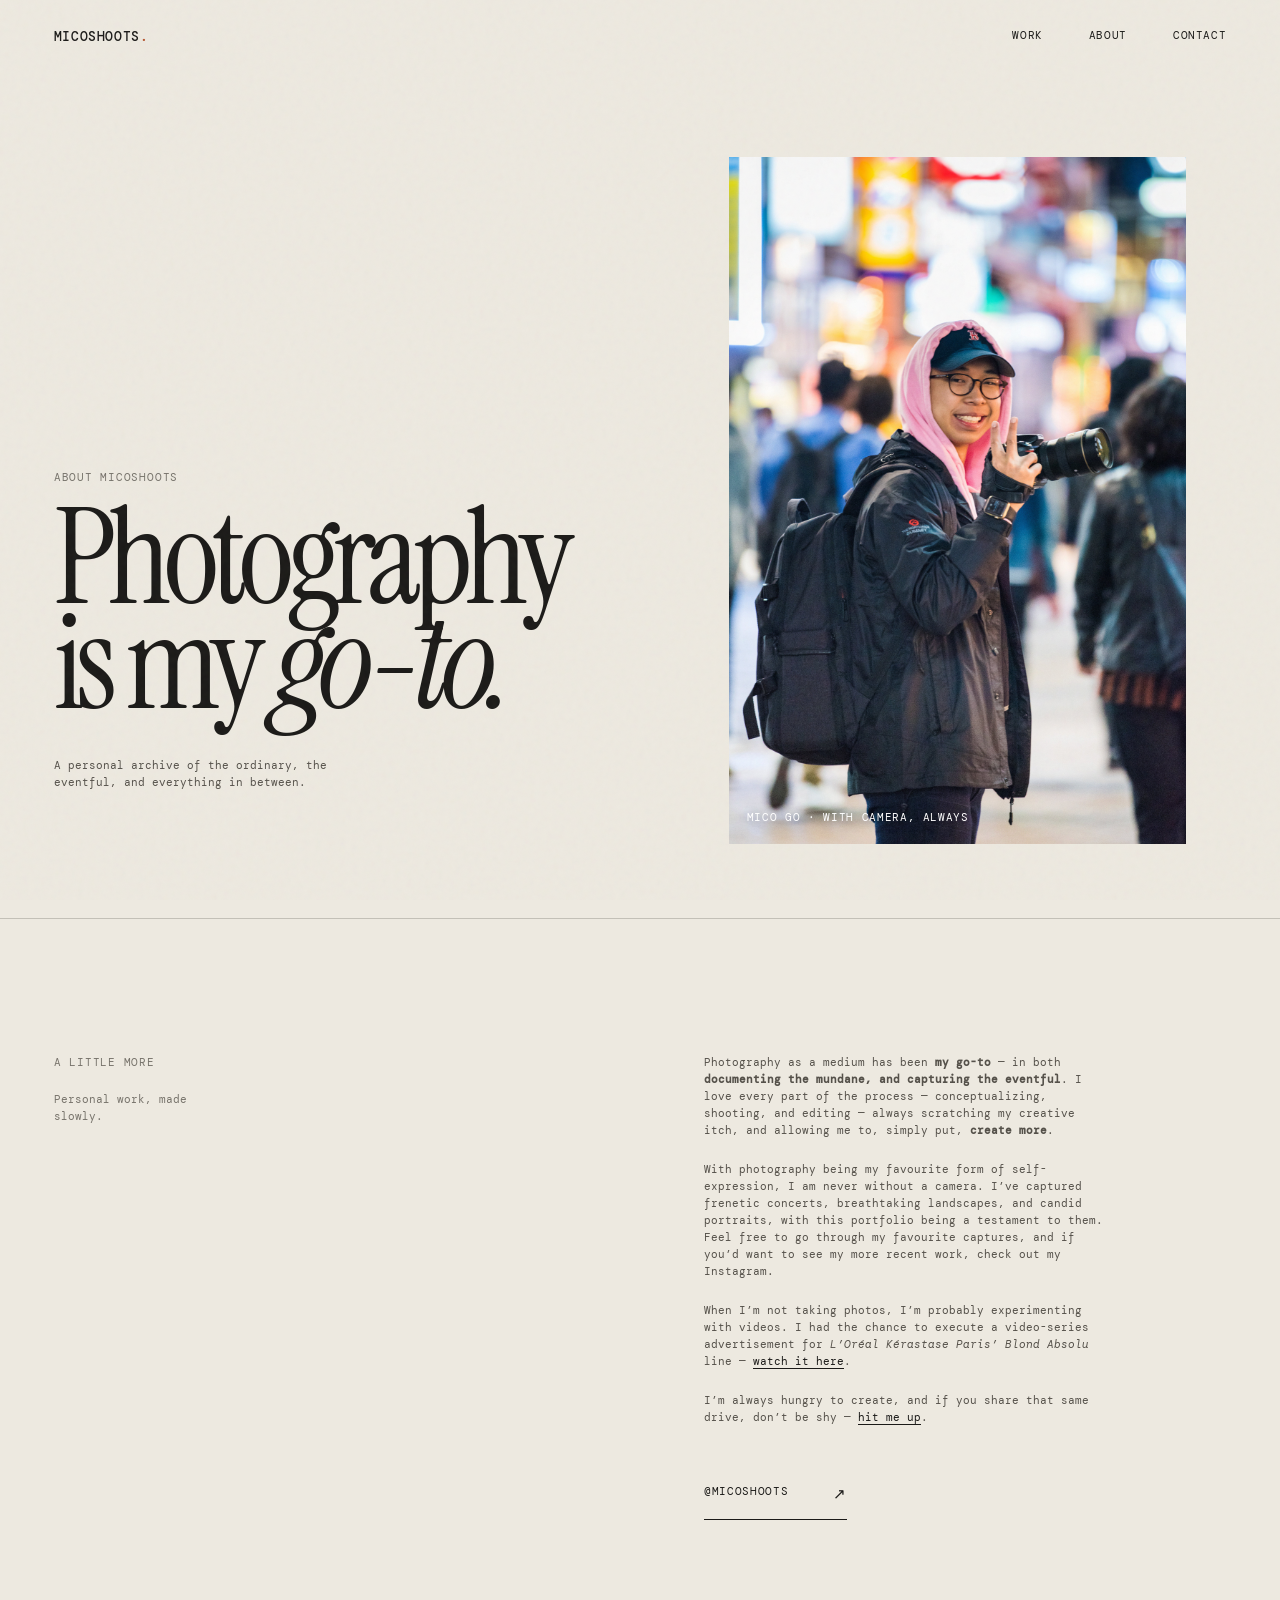
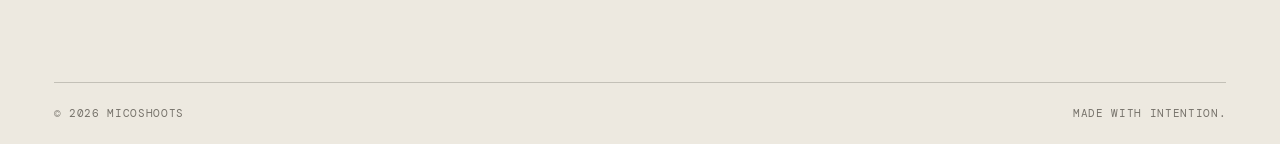
==== about.html @ 13e9d324 "Move About content to dedicated page" ====
<!doctype html>
<html lang="en">
  <head>
    <meta charset="UTF-8" />
    <meta name="viewport" content="width=device-width, initial-scale=1.0" />
    <meta name="description" content="About Mico Go and micoshoots." />
    <title>About — micoshoots</title>
    <!-- Google tag (gtag.js) -->
    <script async src="https://www.googletagmanager.com/gtag/js?id=G-JV5TZPGL5W"></script>
    <script>
      window.dataLayer = window.dataLayer || [];
      function gtag(){dataLayer.push(arguments);}
      gtag('js', new Date());
      gtag('config', 'G-JV5TZPGL5W');
    </script>
    <link rel="preconnect" href="https://fonts.googleapis.com" />
    <link rel="preconnect" href="https://fonts.gstatic.com" crossorigin />
    <link href="https://fonts.googleapis.com/css2?family=DM+Mono:wght@400;500&family=Instrument+Serif:ital@0;1&display=swap" rel="stylesheet" />
    <link rel="stylesheet" href="styles.css" />
  </head>
  <body class="about-page">
    <div class="grain" aria-hidden="true"></div>
    <header class="site-header">
      <a class="wordmark" href="index.html">micoshoots<span>.</span></a>
      <nav aria-label="Primary navigation">
        <a href="index.html#work">Work</a>
        <a href="about.html" aria-current="page">About</a>
        <a href="mailto:mico.go@gmail.com">Contact</a>
      </nav>
    </header>

    <main>
      <section class="about-page-hero" aria-labelledby="about-title">
        <div class="about-page-title">
          <p class="eyebrow">About micoshoots</p>
          <h1 id="about-title">Photography is my <em>go-to.</em></h1>
          <p class="about-lede">A personal archive of the ordinary, the eventful, and everything in between.</p>
        </div>
        <figure class="about-page-photo image-slot">
          <img src="images/about-mico.jpg" alt="Mico holding a camera on a city street" fetchpriority="high" />
          <figcaption>Mico Go · with camera, always</figcaption>
        </figure>
      </section>

      <section class="about-page-story" aria-label="About Mico">
        <div class="about-page-note">
          <p class="eyebrow">A little more</p>
          <p>Personal work, made slowly.</p>
        </div>
        <div class="about-page-copy">
          <p>Photography as a medium has been <strong>my go-to</strong> — in both <strong>documenting the mundane, and capturing the eventful</strong>. I love every part of the process — conceptualizing, shooting, and editing — always scratching my creative itch, and allowing me to, simply put, <strong>create more</strong>.</p>
          <p>With photography being my favourite form of self-expression, I am never without a camera. I’ve captured frenetic concerts, breathtaking landscapes, and candid portraits, with this portfolio being a testament to them. Feel free to go through my favourite captures, and if you’d want to see my more recent work, check out my Instagram.</p>
          <p>When I’m not taking photos, I’m probably experimenting with videos. I had the chance to execute a video-series advertisement for <em>L’Oréal Kérastase Paris’ Blond Absolu</em> line — <a href="https://www.facebook.com/watch/?v=1257642291064371" target="_blank" rel="noreferrer">watch it here</a>.</p>
          <p>I’m always hungry to create, and if you share that same drive, don’t be shy — <a href="mailto:mico.go@gmail.com?subject=What's%20up!">hit me up</a>.</p>
          <a class="instagram-link" href="https://instagram.com/micoshoots/" target="_blank" rel="noreferrer">@micoshoots <span>↗</span></a>
        </div>
      </section>
    </main>

    <footer>
      <span>© <span id="year"></span> micoshoots</span>
      <span>Made with intention.</span>
    </footer>
    <script src="script.js"></script>
  </body>
</html>
---- styles.css ----
:root {
  --ink: #1b1a18;
  --paper: #ede9e0;
  --muted: #77736b;
  --line: rgba(27, 26, 24, .2);
  --mono: "DM Mono", monospace;
  --serif: "Instrument Serif", Georgia, serif;
}

* { box-sizing: border-box; }
html { scroll-behavior: smooth; }
body { margin: 0; color: var(--ink); background: var(--paper); font-family: var(--mono); font-size: 11px; line-height: 1.55; }
a { color: inherit; text-decoration: none; }
.grain { pointer-events: none; position: fixed; z-index: 10; inset: 0; opacity: .045; background-image: url("data:image/svg+xml,%3Csvg viewBox='0 0 180 180' xmlns='http://www.w3.org/2000/svg'%3E%3Cfilter id='n'%3E%3CfeTurbulence type='fractalNoise' baseFrequency='.82' numOctaves='4' stitchTiles='stitch'/%3E%3C/filter%3E%3Crect width='100%25' height='100%25' filter='url(%23n)' opacity='.8'/%3E%3C/svg%3E"); }
.site-header { position: absolute; z-index: 2; top: 0; left: 0; width: 100%; display: flex; justify-content: space-between; align-items: center; padding: 27px 4.2vw; text-transform: uppercase; letter-spacing: .055em; }
.wordmark { font-size: 13px; font-weight: 500; }
.wordmark span { color: #b4522b; }
nav { display: flex; gap: clamp(18px, 3.6vw, 55px); }
nav a, .back-link { border-bottom: 1px solid transparent; padding-bottom: 2px; transition: border-color .2s ease; }
nav a:hover, .back-link:hover { border-color: currentColor; }
.hero { min-height: 100svh; display: grid; grid-template-columns: 1fr minmax(280px, 43vw); align-items: stretch; padding: 124px 4.2vw 4.2vw; gap: 5vw; }
.hero-copy { display: flex; flex-direction: column; justify-content: flex-end; padding-bottom: 6.5vh; }
.eyebrow { text-transform: uppercase; letter-spacing: .07em; color: var(--muted); margin: 0 0 20px; }
h1, h2, h3, p { margin-top: 0; }
h1, h2, h3 { font-weight: 400; }
h1 { font-family: var(--serif); font-size: clamp(72px, 10.2vw, 160px); line-height: .78; letter-spacing: -.055em; margin: 0; }
em { font-style: italic; }
.hero-intro { width: min(250px, 90%); margin: 38px 0 0; color: #55514a; }
.image-slot { display: flex; position: relative; overflow: hidden; background: linear-gradient(140deg, #a9afb3 0%, #676e71 45%, #313a3b 100%); isolation: isolate; }
.image-slot::before { content: ""; position: absolute; z-index: -1; inset: 0; opacity: .52; background: radial-gradient(ellipse at 25% 32%, rgba(239,221,170,.9) 0 7%, transparent 22%), linear-gradient(120deg, transparent 35%, rgba(0,0,0,.3) 70%); }
.image-slot::after { content: ""; position: absolute; z-index: -1; inset: 0; background: linear-gradient(180deg, transparent 40%, rgba(0,0,0,.38)); }
.image-slot > img { position: absolute; inset: 0; width: 100%; height: 100%; object-fit: cover; }
.hero-image { min-height: min(680px, 82svh); color: #fff; align-self: end; transition: transform .5s ease; }
.hero-image:hover { transform: scale(.985); }
.replace-note { position: absolute; top: 18px; left: 18px; text-transform: uppercase; letter-spacing: .07em; opacity: .75; }
.photo-number { position: absolute; right: 18px; top: 18px; }
.hero-image-caption { align-self: flex-end; display: flex; justify-content: space-between; width: 100%; padding: 18px; text-transform: uppercase; letter-spacing: .06em; }
.hero-image-caption span { font-size: 16px; line-height: .8; }
.work-section { padding: 16vh 4.2vw; }
.section-heading { display: grid; grid-template-columns: 1fr 1fr; column-gap: 5vw; align-items: end; margin-bottom: 7vh; }
.section-heading .eyebrow { grid-column: 1 / -1; }
h2 { font-family: var(--serif); font-size: clamp(54px, 7vw, 105px); letter-spacing: -.05em; line-height: .85; margin: 0; }
.section-heading > p:last-child { max-width: 220px; margin: 0 0 3px; color: #55514a; }
.projects { display: grid; grid-template-columns: repeat(2, 1fr); gap: 20px; }
.project { min-height: 550px; padding: 18px; color: white; flex-direction: column; justify-content: space-between; transition: transform .45s ease; }
.project:hover { transform: translateY(-5px); }
.project-wide { grid-column: span 2; min-height: 69vh; }
.project-meta, .project-title { display: flex; justify-content: space-between; gap: 12px; text-transform: uppercase; letter-spacing: .06em; }
.project-title { align-items: end; }
.project h3 { font-family: var(--serif); font-size: clamp(43px, 5vw, 77px); letter-spacing: -.045em; line-height: .85; text-transform: none; margin: 0; }
.project-title p { margin: 0; text-align: right; opacity: .85; }
.tone-rust { background: linear-gradient(145deg, #d8ab77, #894724 48%, #25271e); }
.tone-rust::before { background: radial-gradient(ellipse at 25% 30%, rgba(255,225,167,.7), transparent 19%), linear-gradient(155deg, transparent 32%, rgba(32,20,15,.55)); }
.tone-moss { background: linear-gradient(145deg, #b5b781, #5f754e 45%, #1d3027); }
.tone-moss::before { background: radial-gradient(ellipse at 75% 22%, rgba(227,221,143,.7), transparent 18%), linear-gradient(155deg, transparent 35%, rgba(0,0,0,.45)); }
.tone-dusk { background: linear-gradient(145deg, #d7a5a6, #6e576a 44%, #242d45); }
.tone-dusk::before { background: radial-gradient(ellipse at 27% 23%, rgba(255,210,165,.85), transparent 15%), linear-gradient(155deg, transparent 45%, rgba(0,0,0,.4)); }
.tone-paper { background: linear-gradient(145deg, #ded5b9, #ae9b77 46%, #615346); }
.tone-paper::before { background: radial-gradient(ellipse at 70% 18%, rgba(255,247,206,.7), transparent 20%), linear-gradient(155deg, transparent 45%, rgba(0,0,0,.23)); }
.about-page .site-header { position: relative; }
.about-page-hero { min-height: calc(100svh - 82px); display: grid; grid-template-columns: 1fr minmax(340px, 42vw); gap: clamp(45px, 8vw, 150px); align-items: end; padding: 8vh 4.2vw 7vh; }
.about-page-title { max-width: 660px; padding-bottom: 7vh; }
.about-page-title h1 { font-size: clamp(78px, 10.5vw, 168px); }
.about-lede { width: min(275px, 90%); margin: 42px 0 0; color: #55514a; }
.about-page-photo { aspect-ratio: 2 / 3; min-height: min(680px, 76svh); color: white; }
.about-page-photo figcaption { align-self: flex-end; position: relative; width: 100%; padding: 17px 18px; text-transform: uppercase; letter-spacing: .06em; text-shadow: 0 1px 12px rgba(0,0,0,.65); }
.about-page-story { display: grid; grid-template-columns: 1fr 1fr; gap: clamp(45px, 10vw, 180px); padding: 15vh 4.2vw 18vh; border-top: 1px solid var(--line); }
.about-page-note { color: var(--muted); }
.about-page-note > p:last-child { max-width: 170px; margin: 0; }
.about-page-copy { max-width: 490px; }
.about-page-copy > p { color: #55514a; max-width: 405px; margin-bottom: 22px; }
.about-page-copy p a { color: var(--ink); border-bottom: 1px solid var(--ink); }
.instagram-link { display: inline-flex; gap: 45px; margin-top: 23px; padding: 12px 0; text-transform: uppercase; letter-spacing: .06em; border-bottom: 1px solid var(--ink); }
.instagram-link span { font-size: 15px; }
footer { margin: 0 4.2vw; padding: 22px 0; border-top: 1px solid var(--line); display: flex; justify-content: space-between; color: var(--muted); text-transform: uppercase; letter-spacing: .06em; }

/* Project page */
.project-page .site-header { position: relative; }
.story { padding: 8vh 4.2vw 14vh; }
.story-intro { display: grid; grid-template-columns: 1fr 1fr; gap: 5vw; margin: 7vh 0 11vh; }
.story-intro .eyebrow { grid-column: 1 / -1; }
.story-intro h1 { font-size: clamp(82px, 13vw, 200px); }
.story-intro > p:last-child { max-width: 290px; align-self: end; margin-bottom: 0; color: #55514a; }
.story-grid { display: grid; grid-template-columns: repeat(12, 1fr); gap: 20px; }
.story-image { margin: 0; min-height: 380px; padding: 18px; align-items: flex-end; color: white; text-transform: uppercase; letter-spacing: .06em; }
.story-image span { position: relative; z-index: 1; text-shadow: 0 1px 12px rgba(0,0,0,.65); }
.landscape { grid-column: span 8; aspect-ratio: 1.45 / 1; }
.portrait { grid-column: span 4; aspect-ratio: .72 / 1; }
.full { grid-column: 1 / -1; aspect-ratio: 1.65 / 1; }

@media (max-width: 700px) {
  .site-header { padding: 20px 22px; }
  nav { gap: 15px; }
  .hero { display: flex; flex-direction: column; min-height: 100svh; padding: 96px 22px 24px; gap: 34px; }
  .hero-copy { padding: 0; }
  .hero h1 { font-size: clamp(62px, 18vw, 78px); line-height: .8; }
  .hero-intro { margin-top: 26px; }
  .hero-image { align-self: stretch; width: 100%; min-height: 0; aspect-ratio: 5 / 4; }
  .work-section { padding: 115px 22px; }
  .section-heading { display: block; margin-bottom: 42px; }
  .section-heading h2 { margin-bottom: 25px; }
  .projects { display: block; }
  .project, .project-wide { min-height: 75svh; margin-bottom: 14px; }
  .project-title { display: block; }
  .project-title p { text-align: left; margin-top: 9px; }
  .about-page-hero { display: flex; flex-direction: column; align-items: stretch; min-height: auto; padding: 70px 22px 90px; gap: 56px; }
  .about-page-title { padding: 0; }
  .about-page-title h1 { font-size: clamp(67px, 19vw, 88px); line-height: .8; }
  .about-lede { margin-top: 30px; }
  .about-page-photo { align-self: stretch; min-height: 0; width: 100%; aspect-ratio: 2 / 3; }
  .about-page-story { display: block; padding: 88px 22px 105px; }
  .about-page-note { margin-bottom: 48px; }
  footer { margin: 0 22px; font-size: 9px; }
  .story { padding: 35px 22px 90px; }
  .story-intro { display: block; margin: 65px 0 75px; }
  .story-intro h1 { margin-bottom: 32px; }
  .story-grid { gap: 12px; }
  .landscape, .portrait, .full { grid-column: 1 / -1; min-height: 300px; }
  .portrait { aspect-ratio: .78 / 1; }
}
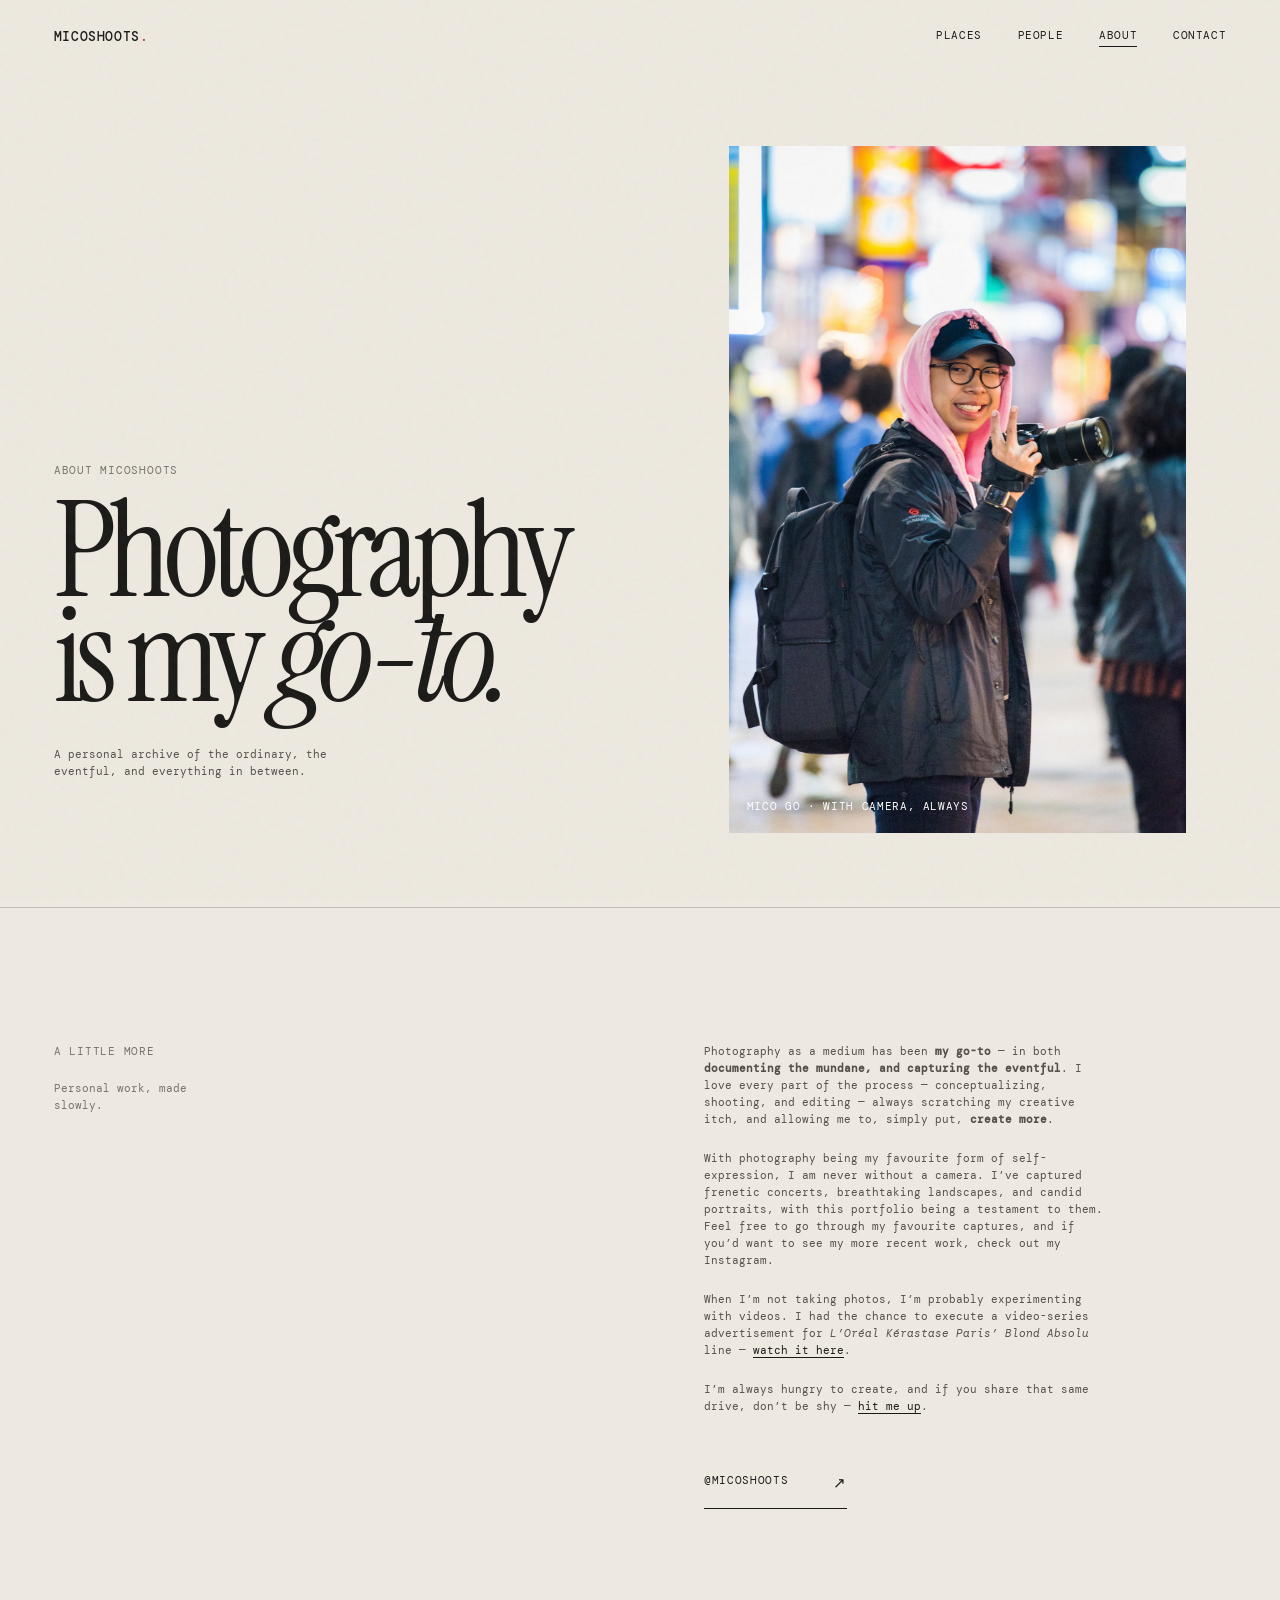
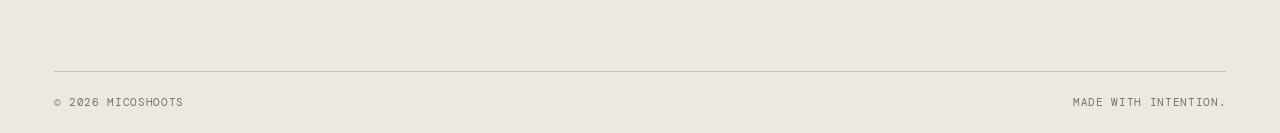
==== commit d40b75e4: "Add Places and People photo galleries" ====
--- a/about.html
+++ b/about.html
@@ -5,6 +5,7 @@
     <meta name="viewport" content="width=device-width, initial-scale=1.0" />
     <meta name="description" content="About Mico Go and micoshoots." />
     <title>About — micoshoots</title>
+    <link rel="icon" href="favicon.svg" type="image/svg+xml" />
     <!-- Google tag (gtag.js) -->
     <script async src="https://www.googletagmanager.com/gtag/js?id=G-JV5TZPGL5W"></script>
     <script>
@@ -23,7 +24,8 @@
     <header class="site-header">
       <a class="wordmark" href="index.html">micoshoots<span>.</span></a>
       <nav aria-label="Primary navigation">
-        <a href="index.html#work">Work</a>
+        <a href="places.html">Places</a>
+        <a href="people.html">People</a>
         <a href="about.html" aria-current="page">About</a>
         <a href="mailto:mico.go@gmail.com">Contact</a>
       </nav>
--- a/styles.css
+++ b/styles.css
@@ -11,98 +11,88 @@
 html { scroll-behavior: smooth; }
 body { margin: 0; color: var(--ink); background: var(--paper); font-family: var(--mono); font-size: 11px; line-height: 1.55; }
 a { color: inherit; text-decoration: none; }
+h1, h2, p, figure { margin-top: 0; }
+h1, h2 { font-weight: 400; }
 .grain { pointer-events: none; position: fixed; z-index: 10; inset: 0; opacity: .045; background-image: url("data:image/svg+xml,%3Csvg viewBox='0 0 180 180' xmlns='http://www.w3.org/2000/svg'%3E%3Cfilter id='n'%3E%3CfeTurbulence type='fractalNoise' baseFrequency='.82' numOctaves='4' stitchTiles='stitch'/%3E%3C/filter%3E%3Crect width='100%25' height='100%25' filter='url(%23n)' opacity='.8'/%3E%3C/svg%3E"); }
+
 .site-header { position: absolute; z-index: 2; top: 0; left: 0; width: 100%; display: flex; justify-content: space-between; align-items: center; padding: 27px 4.2vw; text-transform: uppercase; letter-spacing: .055em; }
-.wordmark { font-size: 13px; font-weight: 500; }
+.wordmark { font-size: 13px; font-weight: 500; white-space: nowrap; }
 .wordmark span { color: #b4522b; }
-nav { display: flex; gap: clamp(18px, 3.6vw, 55px); }
-nav a, .back-link { border-bottom: 1px solid transparent; padding-bottom: 2px; transition: border-color .2s ease; }
-nav a:hover, .back-link:hover { border-color: currentColor; }
+nav { display: flex; gap: clamp(16px, 2.8vw, 42px); }
+nav a { border-bottom: 1px solid transparent; padding-bottom: 2px; transition: border-color .2s ease; }
+nav a:hover, nav a[aria-current="page"] { border-color: currentColor; }
+
 .hero { min-height: 100svh; display: grid; grid-template-columns: 1fr minmax(280px, 43vw); align-items: stretch; padding: 124px 4.2vw 4.2vw; gap: 5vw; }
 .hero-copy { display: flex; flex-direction: column; justify-content: flex-end; padding-bottom: 6.5vh; }
-.eyebrow { text-transform: uppercase; letter-spacing: .07em; color: var(--muted); margin: 0 0 20px; }
-h1, h2, h3, p { margin-top: 0; }
-h1, h2, h3 { font-weight: 400; }
-h1 { font-family: var(--serif); font-size: clamp(72px, 10.2vw, 160px); line-height: .78; letter-spacing: -.055em; margin: 0; }
+.eyebrow { margin: 0 0 20px; color: var(--muted); text-transform: uppercase; letter-spacing: .07em; }
+h1 { margin-bottom: 0; font-family: var(--serif); font-size: clamp(72px, 10.2vw, 160px); line-height: .78; letter-spacing: -.055em; }
+h2 { margin: 0; font-family: var(--serif); font-size: clamp(54px, 7vw, 105px); line-height: .85; letter-spacing: -.05em; }
 em { font-style: italic; }
-.hero-intro { width: min(250px, 90%); margin: 38px 0 0; color: #55514a; }
-.image-slot { display: flex; position: relative; overflow: hidden; background: linear-gradient(140deg, #a9afb3 0%, #676e71 45%, #313a3b 100%); isolation: isolate; }
-.image-slot::before { content: ""; position: absolute; z-index: -1; inset: 0; opacity: .52; background: radial-gradient(ellipse at 25% 32%, rgba(239,221,170,.9) 0 7%, transparent 22%), linear-gradient(120deg, transparent 35%, rgba(0,0,0,.3) 70%); }
-.image-slot::after { content: ""; position: absolute; z-index: -1; inset: 0; background: linear-gradient(180deg, transparent 40%, rgba(0,0,0,.38)); }
+.hero-intro, .about-lede { width: min(275px, 90%); margin: 38px 0 0; color: #55514a; }
+.image-slot { display: flex; position: relative; overflow: hidden; background: #a9afb3; isolation: isolate; }
+.image-slot::after { content: ""; position: absolute; z-index: -1; inset: 0; background: linear-gradient(180deg, transparent 45%, rgba(0,0,0,.35)); }
 .image-slot > img { position: absolute; inset: 0; width: 100%; height: 100%; object-fit: cover; }
 .hero-image { min-height: min(680px, 82svh); color: #fff; align-self: end; transition: transform .5s ease; }
 .hero-image:hover { transform: scale(.985); }
-.replace-note { position: absolute; top: 18px; left: 18px; text-transform: uppercase; letter-spacing: .07em; opacity: .75; }
-.photo-number { position: absolute; right: 18px; top: 18px; }
-.hero-image-caption { align-self: flex-end; display: flex; justify-content: space-between; width: 100%; padding: 18px; text-transform: uppercase; letter-spacing: .06em; }
+.photo-number { position: absolute; top: 18px; right: 18px; }
+.hero-image-caption { display: flex; align-self: flex-end; justify-content: space-between; width: 100%; padding: 18px; text-transform: uppercase; letter-spacing: .06em; }
 .hero-image-caption span { font-size: 16px; line-height: .8; }
-.work-section { padding: 16vh 4.2vw; }
+
+.home-selection { padding: 16vh 4.2vw; }
 .section-heading { display: grid; grid-template-columns: 1fr 1fr; column-gap: 5vw; align-items: end; margin-bottom: 7vh; }
 .section-heading .eyebrow { grid-column: 1 / -1; }
-h2 { font-family: var(--serif); font-size: clamp(54px, 7vw, 105px); letter-spacing: -.05em; line-height: .85; margin: 0; }
 .section-heading > p:last-child { max-width: 220px; margin: 0 0 3px; color: #55514a; }
-.projects { display: grid; grid-template-columns: repeat(2, 1fr); gap: 20px; }
-.project { min-height: 550px; padding: 18px; color: white; flex-direction: column; justify-content: space-between; transition: transform .45s ease; }
-.project:hover { transform: translateY(-5px); }
-.project-wide { grid-column: span 2; min-height: 69vh; }
-.project-meta, .project-title { display: flex; justify-content: space-between; gap: 12px; text-transform: uppercase; letter-spacing: .06em; }
-.project-title { align-items: end; }
-.project h3 { font-family: var(--serif); font-size: clamp(43px, 5vw, 77px); letter-spacing: -.045em; line-height: .85; text-transform: none; margin: 0; }
-.project-title p { margin: 0; text-align: right; opacity: .85; }
-.tone-rust { background: linear-gradient(145deg, #d8ab77, #894724 48%, #25271e); }
-.tone-rust::before { background: radial-gradient(ellipse at 25% 30%, rgba(255,225,167,.7), transparent 19%), linear-gradient(155deg, transparent 32%, rgba(32,20,15,.55)); }
-.tone-moss { background: linear-gradient(145deg, #b5b781, #5f754e 45%, #1d3027); }
-.tone-moss::before { background: radial-gradient(ellipse at 75% 22%, rgba(227,221,143,.7), transparent 18%), linear-gradient(155deg, transparent 35%, rgba(0,0,0,.45)); }
-.tone-dusk { background: linear-gradient(145deg, #d7a5a6, #6e576a 44%, #242d45); }
-.tone-dusk::before { background: radial-gradient(ellipse at 27% 23%, rgba(255,210,165,.85), transparent 15%), linear-gradient(155deg, transparent 45%, rgba(0,0,0,.4)); }
-.tone-paper { background: linear-gradient(145deg, #ded5b9, #ae9b77 46%, #615346); }
-.tone-paper::before { background: radial-gradient(ellipse at 70% 18%, rgba(255,247,206,.7), transparent 20%), linear-gradient(155deg, transparent 45%, rgba(0,0,0,.23)); }
-.about-page .site-header { position: relative; }
+.photo-grid { columns: 3; column-gap: 20px; }
+.gallery-photo-grid { columns: 4; }
+.photo-card { display: block; break-inside: avoid; margin: 0 0 20px; background: rgba(27,26,24,.08); }
+.photo-card img { display: block; width: 100%; height: auto; }
+.home-photo-grid .photo-card { transition: transform .35s ease; }
+.home-photo-grid .photo-card:hover { transform: translateY(-4px); }
+.collection-links { display: flex; gap: 45px; margin-top: 6vh; text-transform: uppercase; letter-spacing: .06em; }
+.collection-links a { padding-bottom: 3px; border-bottom: 1px solid var(--ink); }
+.collection-links span { margin-left: 26px; font-size: 14px; }
+
+.gallery-page .site-header, .about-page .site-header { position: relative; }
+.gallery-intro { display: grid; grid-template-columns: 1fr minmax(220px, 360px); gap: 5vw; align-items: end; padding: 11vh 4.2vw 13vh; }
+.gallery-intro .eyebrow { grid-column: 1 / -1; }
+.gallery-intro h1 { font-size: clamp(82px, 12vw, 190px); }
+.gallery-intro > p:last-child { max-width: 275px; margin: 0 0 5px; color: #55514a; }
+.gallery-section { padding: 0 4.2vw 16vh; }
+
 .about-page-hero { min-height: calc(100svh - 82px); display: grid; grid-template-columns: 1fr minmax(340px, 42vw); gap: clamp(45px, 8vw, 150px); align-items: end; padding: 8vh 4.2vw 7vh; }
 .about-page-title { max-width: 660px; padding-bottom: 7vh; }
 .about-page-title h1 { font-size: clamp(78px, 10.5vw, 168px); }
-.about-lede { width: min(275px, 90%); margin: 42px 0 0; color: #55514a; }
-.about-page-photo { aspect-ratio: 2 / 3; min-height: min(680px, 76svh); color: white; }
-.about-page-photo figcaption { align-self: flex-end; position: relative; width: 100%; padding: 17px 18px; text-transform: uppercase; letter-spacing: .06em; text-shadow: 0 1px 12px rgba(0,0,0,.65); }
+.about-page-photo { min-height: min(680px, 76svh); aspect-ratio: 2 / 3; color: white; }
+.about-page-photo figcaption { position: relative; align-self: flex-end; width: 100%; padding: 17px 18px; text-transform: uppercase; letter-spacing: .06em; text-shadow: 0 1px 12px rgba(0,0,0,.65); }
 .about-page-story { display: grid; grid-template-columns: 1fr 1fr; gap: clamp(45px, 10vw, 180px); padding: 15vh 4.2vw 18vh; border-top: 1px solid var(--line); }
 .about-page-note { color: var(--muted); }
 .about-page-note > p:last-child { max-width: 170px; margin: 0; }
 .about-page-copy { max-width: 490px; }
-.about-page-copy > p { color: #55514a; max-width: 405px; margin-bottom: 22px; }
+.about-page-copy > p { max-width: 405px; margin-bottom: 22px; color: #55514a; }
 .about-page-copy p a { color: var(--ink); border-bottom: 1px solid var(--ink); }
-.instagram-link { display: inline-flex; gap: 45px; margin-top: 23px; padding: 12px 0; text-transform: uppercase; letter-spacing: .06em; border-bottom: 1px solid var(--ink); }
+.instagram-link { display: inline-flex; gap: 45px; margin-top: 23px; padding: 12px 0; border-bottom: 1px solid var(--ink); text-transform: uppercase; letter-spacing: .06em; }
 .instagram-link span { font-size: 15px; }
-footer { margin: 0 4.2vw; padding: 22px 0; border-top: 1px solid var(--line); display: flex; justify-content: space-between; color: var(--muted); text-transform: uppercase; letter-spacing: .06em; }
 
-/* Project page */
-.project-page .site-header { position: relative; }
-.story { padding: 8vh 4.2vw 14vh; }
-.story-intro { display: grid; grid-template-columns: 1fr 1fr; gap: 5vw; margin: 7vh 0 11vh; }
-.story-intro .eyebrow { grid-column: 1 / -1; }
-.story-intro h1 { font-size: clamp(82px, 13vw, 200px); }
-.story-intro > p:last-child { max-width: 290px; align-self: end; margin-bottom: 0; color: #55514a; }
-.story-grid { display: grid; grid-template-columns: repeat(12, 1fr); gap: 20px; }
-.story-image { margin: 0; min-height: 380px; padding: 18px; align-items: flex-end; color: white; text-transform: uppercase; letter-spacing: .06em; }
-.story-image span { position: relative; z-index: 1; text-shadow: 0 1px 12px rgba(0,0,0,.65); }
-.landscape { grid-column: span 8; aspect-ratio: 1.45 / 1; }
-.portrait { grid-column: span 4; aspect-ratio: .72 / 1; }
-.full { grid-column: 1 / -1; aspect-ratio: 1.65 / 1; }
+footer { display: flex; justify-content: space-between; margin: 0 4.2vw; padding: 22px 0; border-top: 1px solid var(--line); color: var(--muted); text-transform: uppercase; letter-spacing: .06em; }
 
 @media (max-width: 700px) {
   .site-header { padding: 20px 22px; }
-  nav { gap: 15px; }
-  .hero { display: flex; flex-direction: column; min-height: 100svh; padding: 96px 22px 24px; gap: 34px; }
+  nav { gap: 10px; font-size: 10px; }
+  .hero { display: flex; flex-direction: column; min-height: 100svh; padding: 104px 22px 24px; gap: 34px; }
   .hero-copy { padding: 0; }
   .hero h1 { font-size: clamp(62px, 18vw, 78px); line-height: .8; }
   .hero-intro { margin-top: 26px; }
   .hero-image { align-self: stretch; width: 100%; min-height: 0; aspect-ratio: 5 / 4; }
-  .work-section { padding: 115px 22px; }
+  .home-selection { padding: 105px 22px; }
   .section-heading { display: block; margin-bottom: 42px; }
   .section-heading h2 { margin-bottom: 25px; }
-  .projects { display: block; }
-  .project, .project-wide { min-height: 75svh; margin-bottom: 14px; }
-  .project-title { display: block; }
-  .project-title p { text-align: left; margin-top: 9px; }
+  .photo-grid, .gallery-photo-grid { columns: 2; column-gap: 12px; }
+  .photo-card { margin-bottom: 12px; }
+  .collection-links { gap: 26px; margin-top: 50px; }
+  .collection-links span { margin-left: 14px; }
+  .gallery-intro { display: block; padding: 62px 22px 75px; }
+  .gallery-intro h1 { margin-bottom: 32px; font-size: clamp(72px, 20vw, 96px); line-height: .8; }
+  .gallery-section { padding: 0 22px 105px; }
   .about-page-hero { display: flex; flex-direction: column; align-items: stretch; min-height: auto; padding: 70px 22px 90px; gap: 56px; }
   .about-page-title { padding: 0; }
   .about-page-title h1 { font-size: clamp(67px, 19vw, 88px); line-height: .8; }
@@ -111,10 +101,4 @@
   .about-page-story { display: block; padding: 88px 22px 105px; }
   .about-page-note { margin-bottom: 48px; }
   footer { margin: 0 22px; font-size: 9px; }
-  .story { padding: 35px 22px 90px; }
-  .story-intro { display: block; margin: 65px 0 75px; }
-  .story-intro h1 { margin-bottom: 32px; }
-  .story-grid { gap: 12px; }
-  .landscape, .portrait, .full { grid-column: 1 / -1; min-height: 300px; }
-  .portrait { aspect-ratio: .78 / 1; }
 }
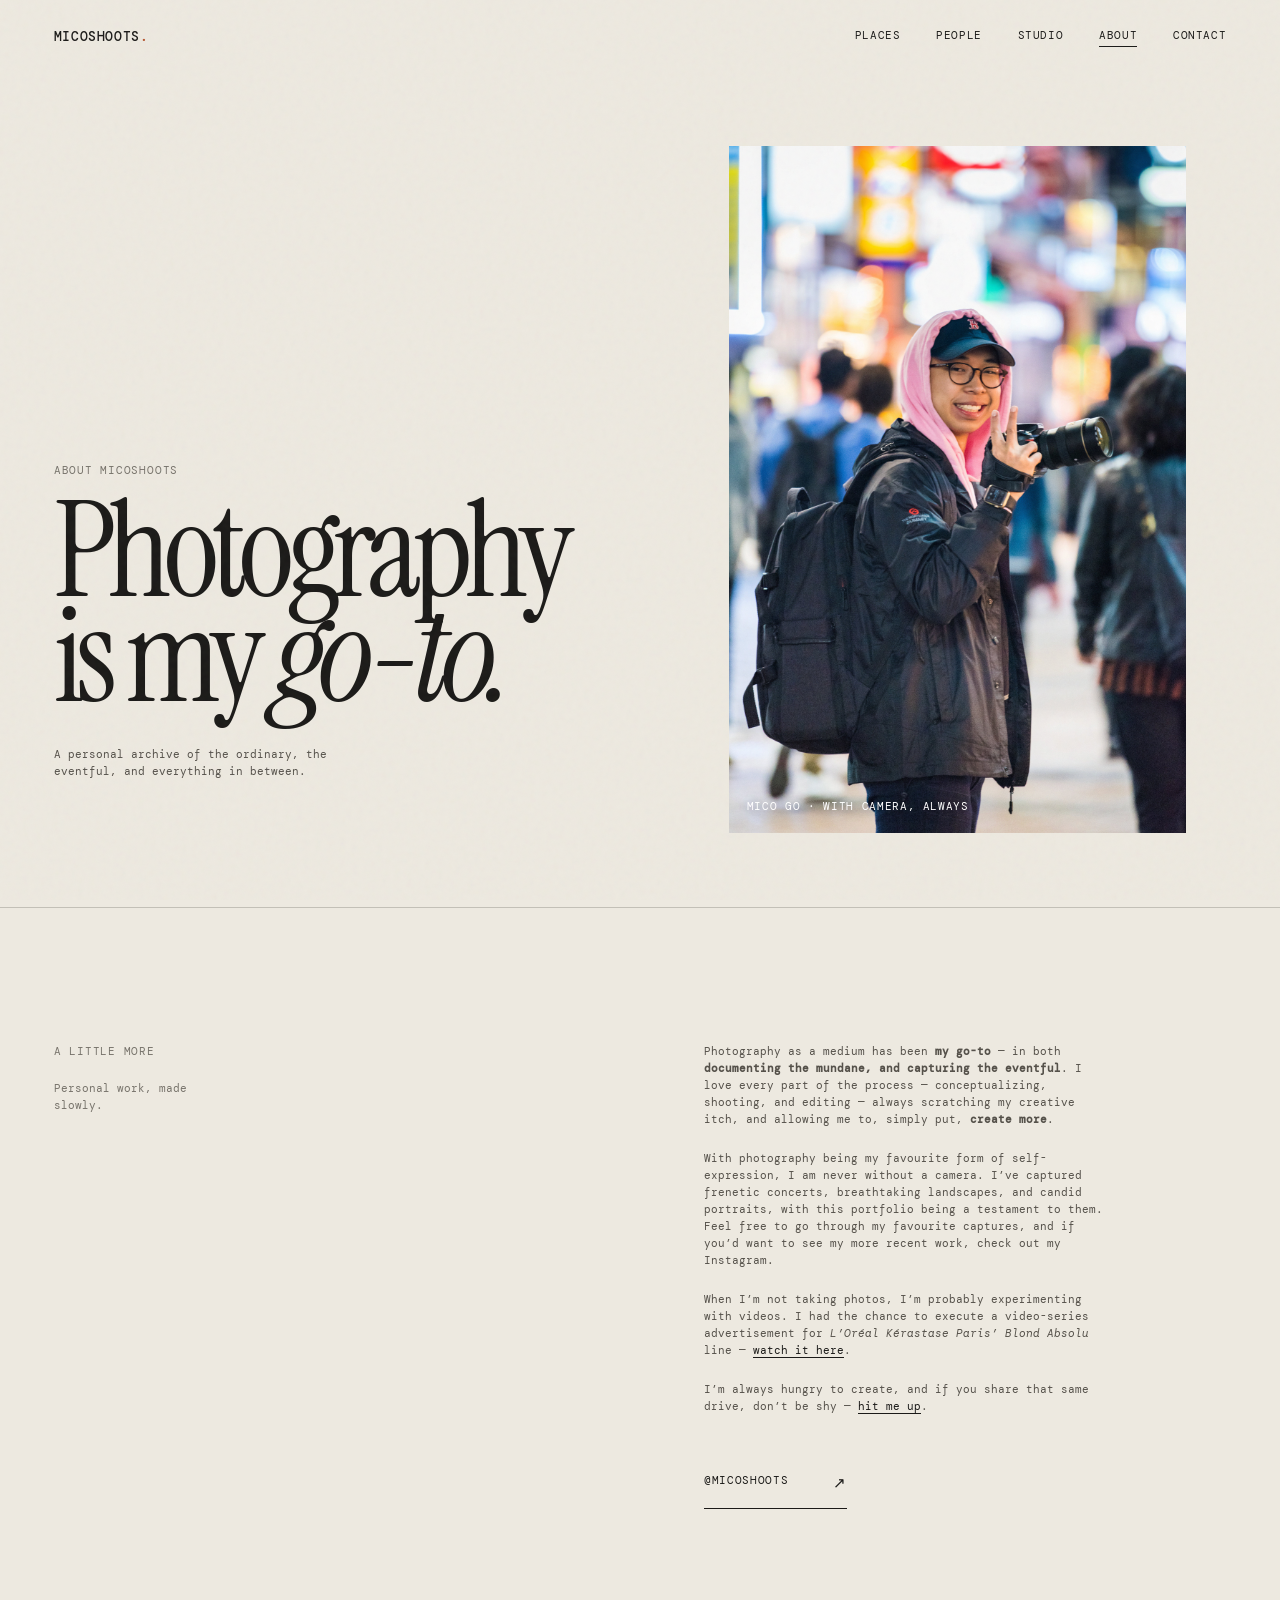
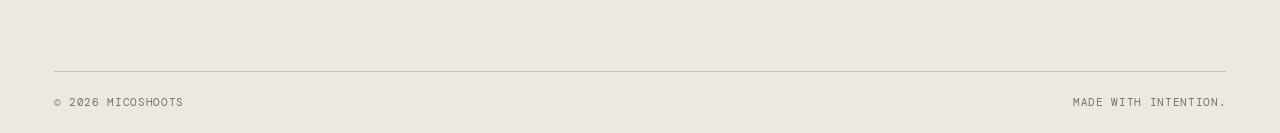
==== commit 77bbeb80: "Add studio work and events gallery" ====
--- a/about.html
+++ b/about.html
@@ -26,6 +26,7 @@
       <nav aria-label="Primary navigation">
         <a href="places.html">Places</a>
         <a href="people.html">People</a>
+        <a href="studio-work-events.html">Studio</a>
         <a href="about.html" aria-current="page">About</a>
         <a href="mailto:mico.go@gmail.com">Contact</a>
       </nav>
--- a/styles.css
+++ b/styles.css
@@ -77,7 +77,8 @@
 
 @media (max-width: 700px) {
   .site-header { padding: 20px 22px; }
-  nav { gap: 10px; font-size: 10px; }
+  .wordmark { font-size: 12px; }
+  nav { gap: 7px; font-size: 9px; }
   .hero { display: flex; flex-direction: column; min-height: 100svh; padding: 104px 22px 24px; gap: 34px; }
   .hero-copy { padding: 0; }
   .hero h1 { font-size: clamp(62px, 18vw, 78px); line-height: .8; }
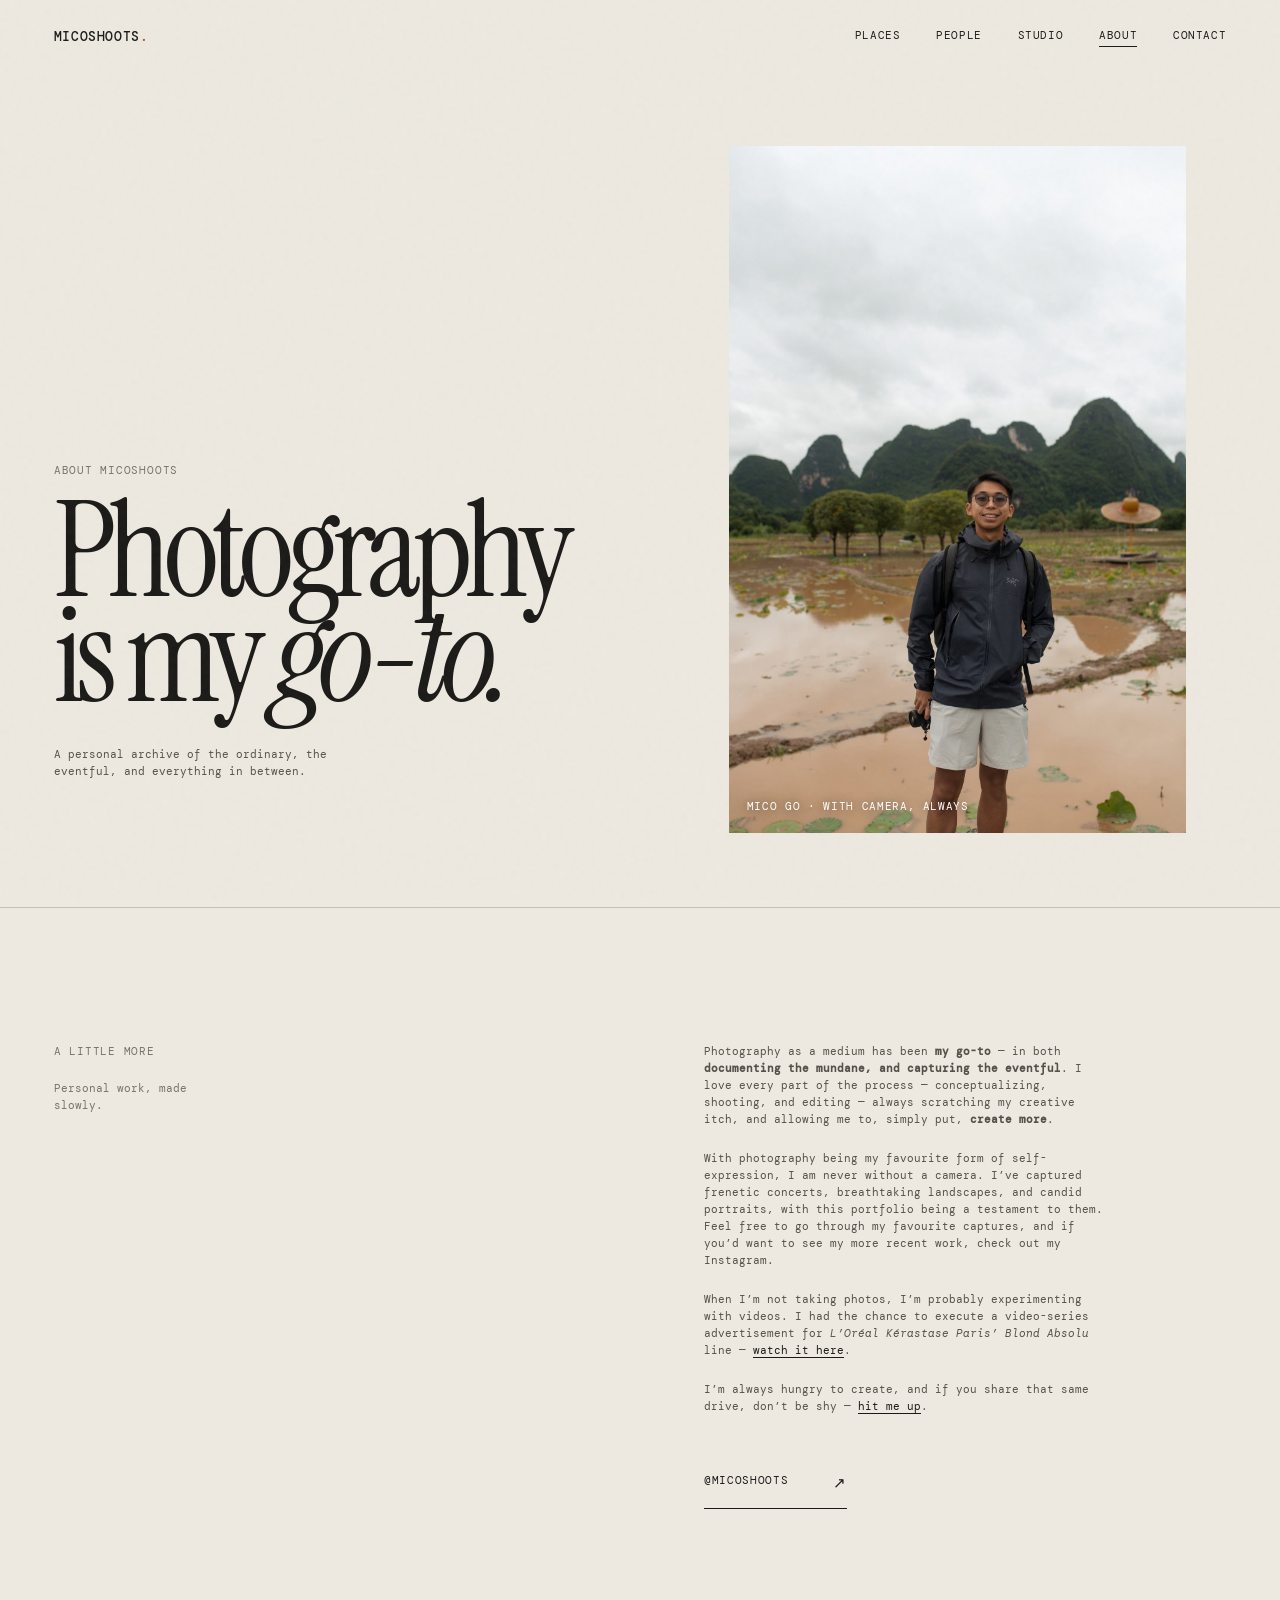
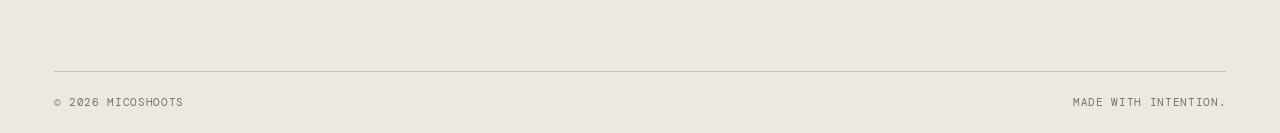
==== commit 55bdaecc: "Update About page portrait" ====
--- a/about.html
+++ b/about.html
@@ -40,7 +40,7 @@
           <p class="about-lede">A personal archive of the ordinary, the eventful, and everything in between.</p>
         </div>
         <figure class="about-page-photo image-slot">
-          <img src="images/about-mico.jpg" alt="Mico holding a camera on a city street" fetchpriority="high" />
+          <img src="images/about-mico.jpg" alt="Mico holding a camera in a mountain landscape" fetchpriority="high" />
           <figcaption>Mico Go · with camera, always</figcaption>
         </figure>
       </section>
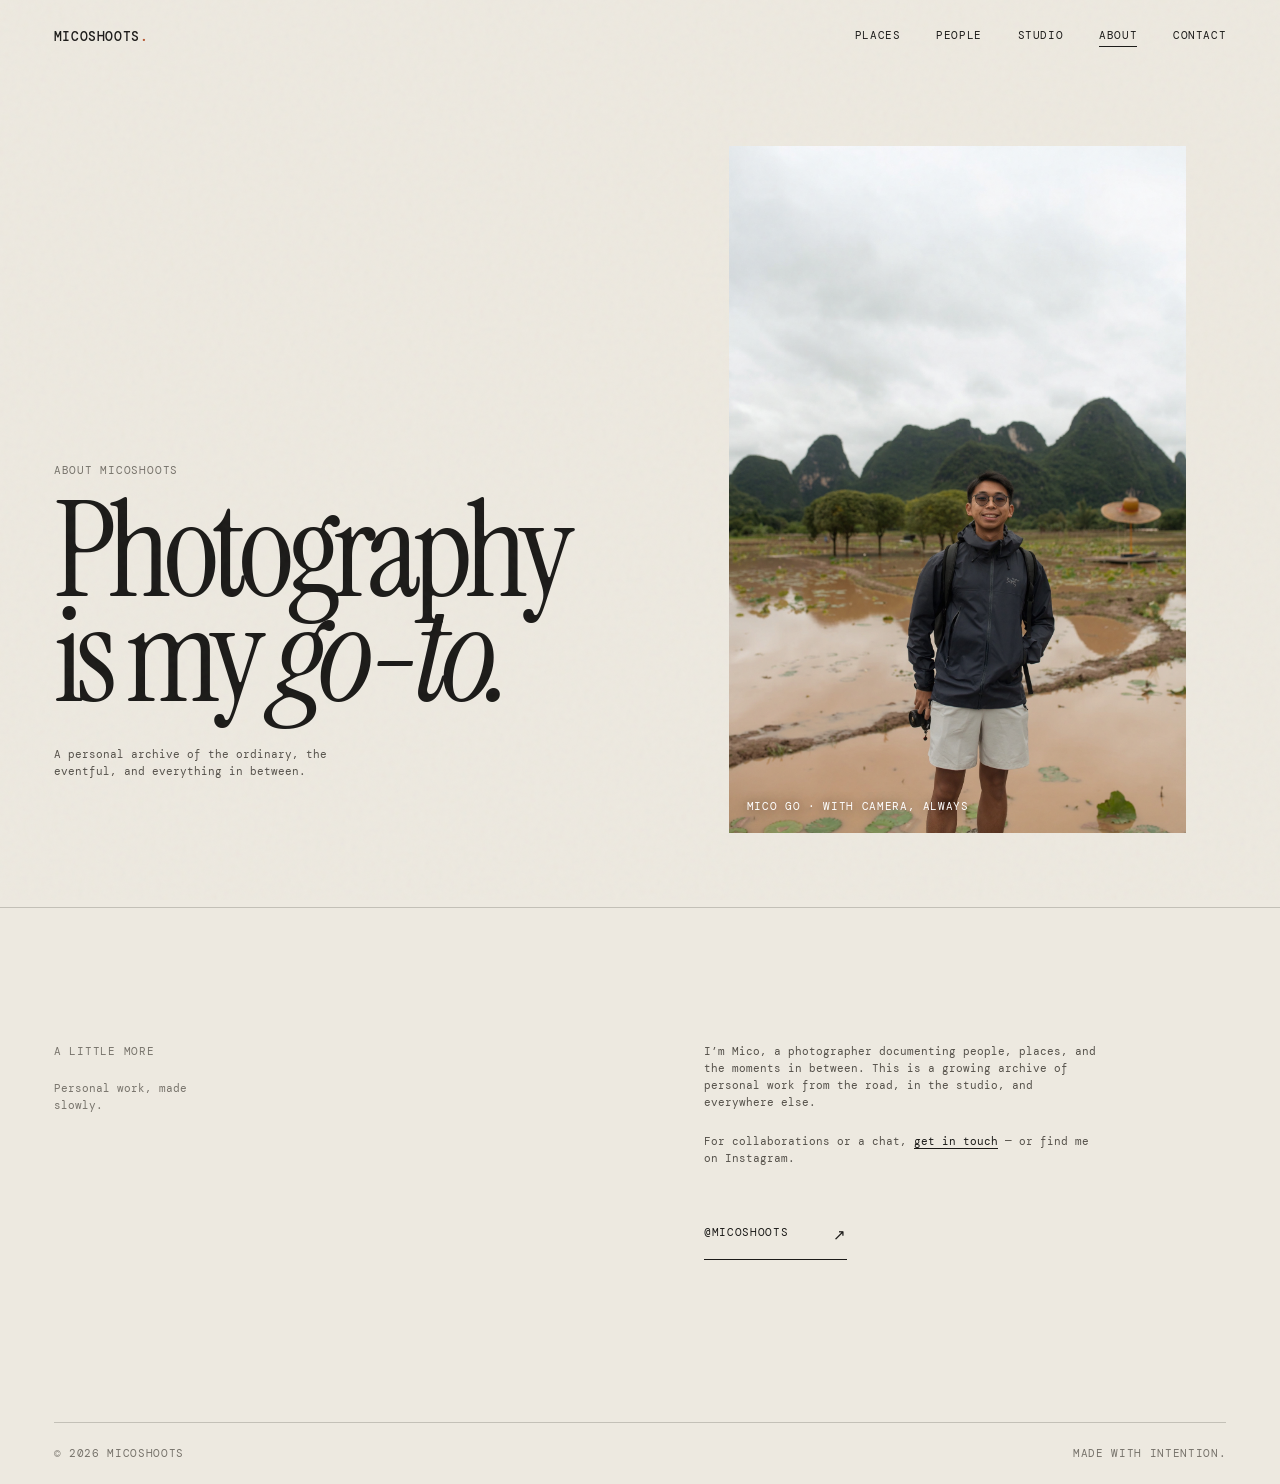
==== commit 0ae4d949: "Simplify About copy and credit studio work" ====
--- a/about.html
+++ b/about.html
@@ -51,10 +51,8 @@
           <p>Personal work, made slowly.</p>
         </div>
         <div class="about-page-copy">
-          <p>Photography as a medium has been <strong>my go-to</strong> — in both <strong>documenting the mundane, and capturing the eventful</strong>. I love every part of the process — conceptualizing, shooting, and editing — always scratching my creative itch, and allowing me to, simply put, <strong>create more</strong>.</p>
-          <p>With photography being my favourite form of self-expression, I am never without a camera. I’ve captured frenetic concerts, breathtaking landscapes, and candid portraits, with this portfolio being a testament to them. Feel free to go through my favourite captures, and if you’d want to see my more recent work, check out my Instagram.</p>
-          <p>When I’m not taking photos, I’m probably experimenting with videos. I had the chance to execute a video-series advertisement for <em>L’Oréal Kérastase Paris’ Blond Absolu</em> line — <a href="https://www.facebook.com/watch/?v=1257642291064371" target="_blank" rel="noreferrer">watch it here</a>.</p>
-          <p>I’m always hungry to create, and if you share that same drive, don’t be shy — <a href="mailto:mico.go@gmail.com?subject=What's%20up!">hit me up</a>.</p>
+          <p>I’m Mico, a photographer documenting people, places, and the moments in between. This is a growing archive of personal work from the road, in the studio, and everywhere else.</p>
+          <p>For collaborations or a chat, <a href="mailto:mico.go@gmail.com?subject=What's%20up!">get in touch</a> — or find me on Instagram.</p>
           <a class="instagram-link" href="https://instagram.com/micoshoots/" target="_blank" rel="noreferrer">@micoshoots <span>↗</span></a>
         </div>
       </section>
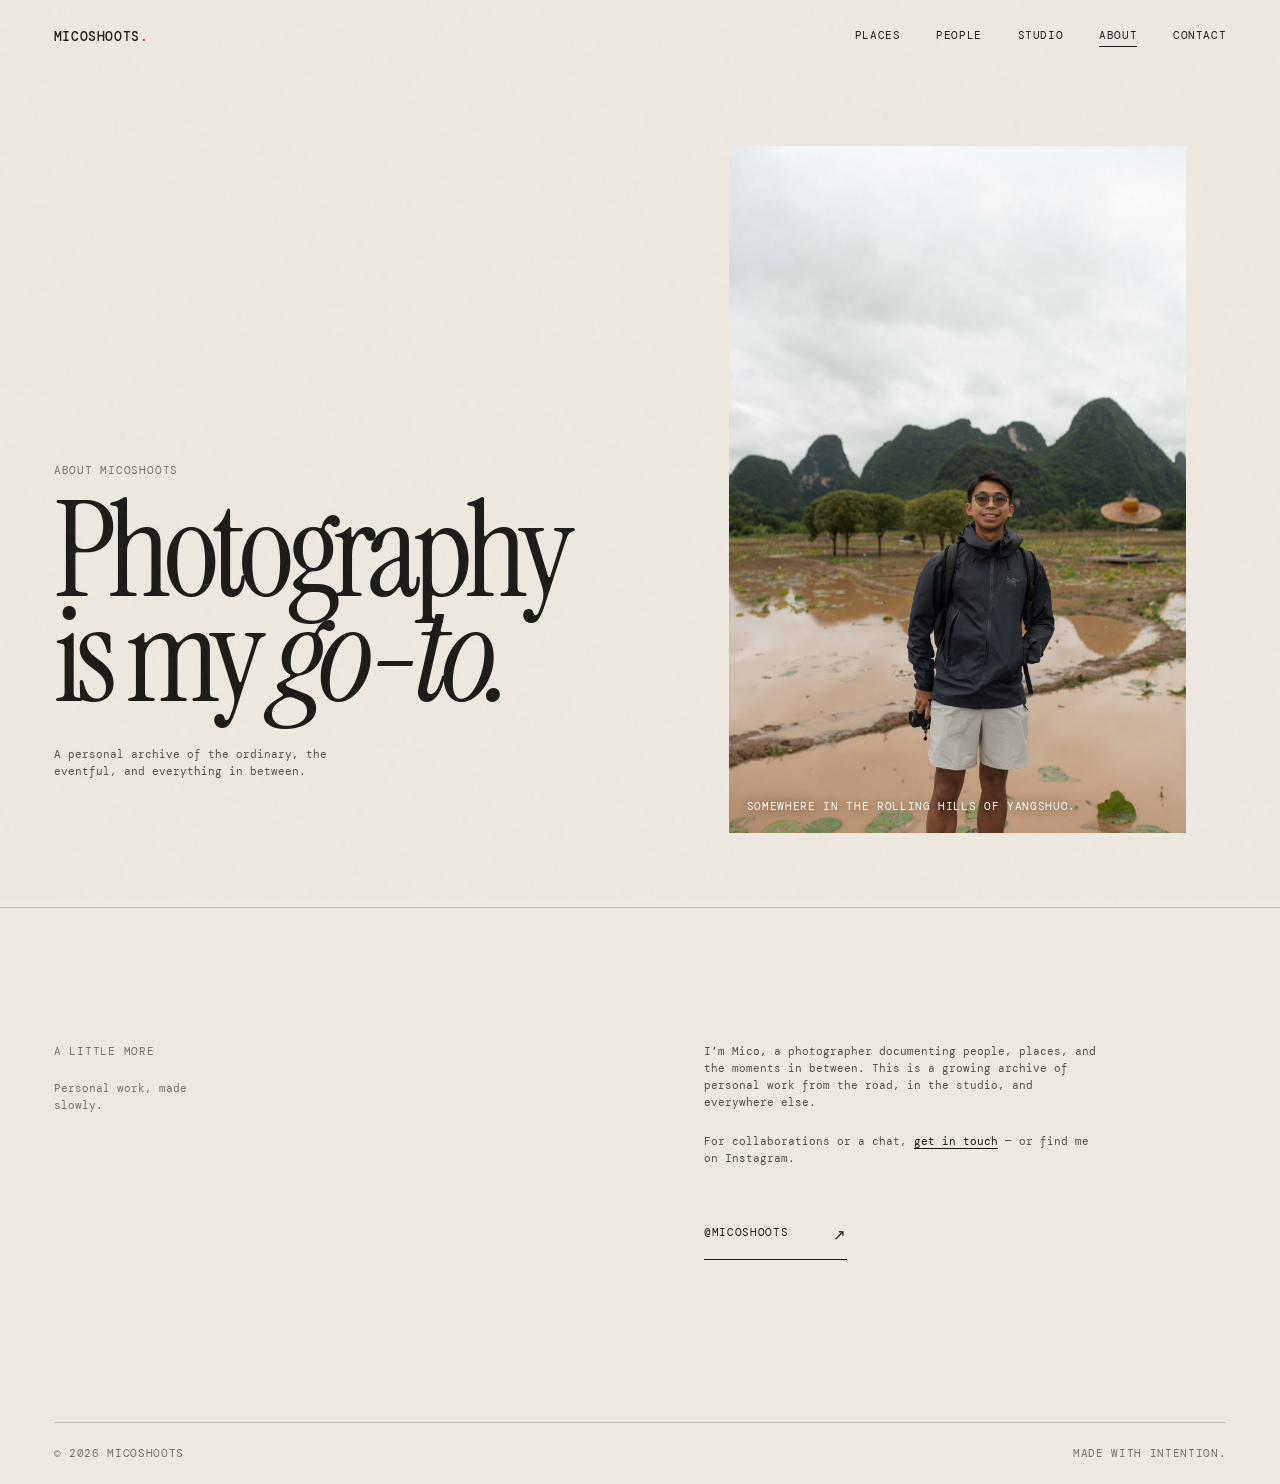
==== commit 0b22838b: "Update About page photo caption" ====
--- a/about.html
+++ b/about.html
@@ -41,7 +41,7 @@
         </div>
         <figure class="about-page-photo image-slot">
           <img src="images/about-mico.jpg" alt="Mico holding a camera in a mountain landscape" fetchpriority="high" />
-          <figcaption>Mico Go · with camera, always</figcaption>
+          <figcaption>Somewhere in the rolling hills of Yangshuo.</figcaption>
         </figure>
       </section>
 
